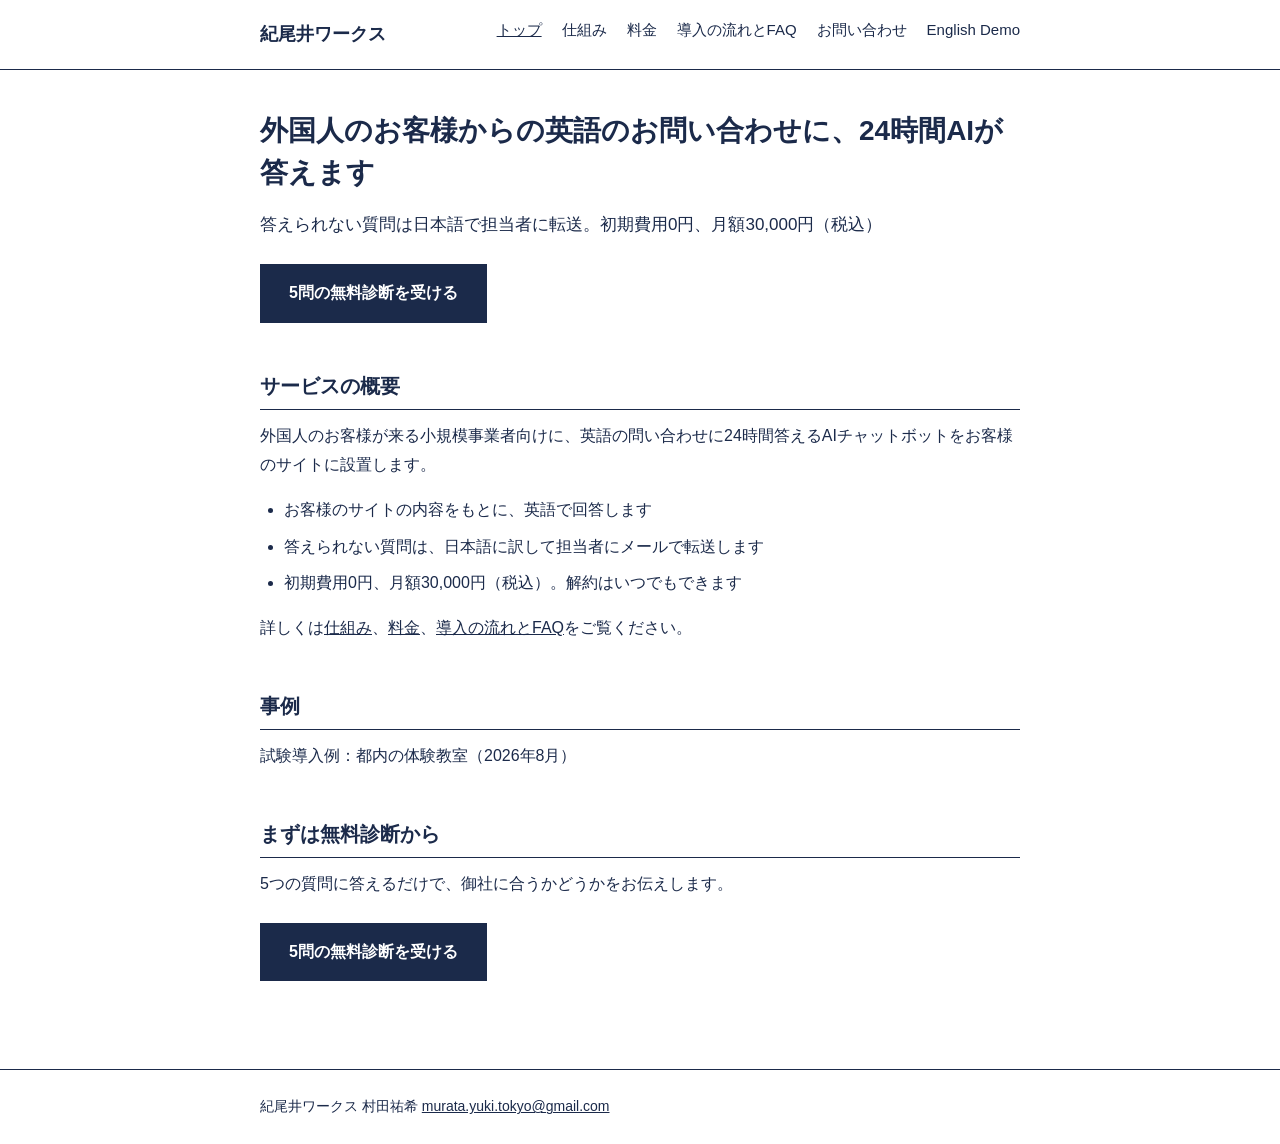
==== index.html @ 518d7923 "紀尾井ワークス公式サイトの土台を作成 - フォルダ構成（日本語5ページ＋英語デモページ＋共通CSS） - 全ページ共通のヘッダーとフッター - トップページの文言と無料診断ボタン - 他ページは準備中" ====
<!DOCTYPE html>
<html lang="ja">
<head>
  <meta charset="UTF-8">
  <meta name="viewport" content="width=device-width, initial-scale=1">
  <title>紀尾井ワークス｜外国人のお客様からの英語のお問い合わせに、24時間AIが答えます</title>
  <meta name="description" content="外国人のお客様が来る小規模事業者向けに、英語の問い合わせに24時間答えるAIチャットボットを設置します。初期費用0円、月額30,000円（税込）、解約はいつでも。">
  <link rel="stylesheet" href="css/style.css">
</head>
<body>
<header class="site-header">
  <div class="container">
    <a class="site-name" href="index.html">紀尾井ワークス</a>
    <nav class="site-nav" aria-label="サイト内メニュー">
      <ul>
        <li><a href="index.html" aria-current="page">トップ</a></li>
        <li><a href="how.html">仕組み</a></li>
        <li><a href="price.html">料金</a></li>
        <li><a href="flow.html">導入の流れとFAQ</a></li>
        <li><a href="contact.html">お問い合わせ</a></li>
        <li><a href="en/index.html">English Demo</a></li>
      </ul>
    </nav>
  </div>
</header>

<main>
  <div class="container">
    <h1>外国人のお客様からの英語のお問い合わせに、24時間AIが答えます</h1>
    <p class="lead">答えられない質問は日本語で担当者に転送。初期費用0円、月額30,000円（税込）</p>
    <div class="button-area">
      <a class="button" href="contact.html">5問の無料診断を受ける</a>
    </div>

    <h2>サービスの概要</h2>
    <p>外国人のお客様が来る小規模事業者向けに、英語の問い合わせに24時間答えるAIチャットボットをお客様のサイトに設置します。</p>
    <ul>
      <li>お客様のサイトの内容をもとに、英語で回答します</li>
      <li>答えられない質問は、日本語に訳して担当者にメールで転送します</li>
      <li>初期費用0円、月額30,000円（税込）。解約はいつでもできます</li>
    </ul>
    <p>詳しくは<a href="how.html">仕組み</a>、<a href="price.html">料金</a>、<a href="flow.html">導入の流れとFAQ</a>をご覧ください。</p>

    <h2>事例</h2>
    <p>試験導入例：都内の体験教室（2026年8月）</p>

    <h2>まずは無料診断から</h2>
    <p>5つの質問に答えるだけで、御社に合うかどうかをお伝えします。</p>
    <div class="button-area">
      <a class="button" href="contact.html">5問の無料診断を受ける</a>
    </div>
  </div>
</main>

<footer class="site-footer">
  <div class="container">
    <p>紀尾井ワークス 村田祐希 <a href="mailto:murata.yuki.tokyo@gmail.com">murata.yuki.tokyo@gmail.com</a></p>
  </div>
</footer>
</body>
</html>
---- css/style.css ----
/* 紀尾井ワークス 共通スタイル
   白地に濃紺（#1b2a4a）の一色。装飾なし。 */

:root {
  --navy: #1b2a4a;
  --white: #ffffff;
}

* {
  box-sizing: border-box;
}

html {
  font-size: 16px;
  -webkit-text-size-adjust: 100%;
}

body {
  margin: 0;
  font-family: -apple-system, BlinkMacSystemFont, "Helvetica Neue", "Hiragino Sans", "Hiragino Kaku Gothic ProN", "Yu Gothic", Meiryo, sans-serif;
  color: var(--navy);
  background: var(--white);
  line-height: 1.8;
  word-break: normal;
  overflow-wrap: anywhere;
}

a {
  color: var(--navy);
}

img {
  max-width: 100%;
  height: auto;
}

/* 共通の横幅 */
.container {
  max-width: 800px;
  margin: 0 auto;
  padding: 0 20px;
}

/* ヘッダー */
.site-header {
  border-bottom: 1px solid var(--navy);
}

.site-header .container {
  display: flex;
  flex-wrap: wrap;
  align-items: center;
  justify-content: space-between;
  gap: 8px 24px;
  padding-top: 16px;
  padding-bottom: 16px;
}

.site-name {
  font-size: 1.125rem;
  font-weight: bold;
  text-decoration: none;
  white-space: nowrap;
}

.site-nav ul {
  list-style: none;
  margin: 0;
  padding: 0;
  display: flex;
  flex-wrap: wrap;
  gap: 4px 20px;
}

.site-nav a {
  text-decoration: none;
  font-size: 0.9375rem;
}

.site-nav a:hover,
.site-nav a[aria-current="page"] {
  text-decoration: underline;
}

/* 本文 */
main {
  padding: 40px 0 64px;
}

h1 {
  font-size: 1.75rem;
  line-height: 1.5;
  margin: 0 0 16px;
}

h2 {
  font-size: 1.25rem;
  line-height: 1.5;
  margin: 48px 0 12px;
  padding-bottom: 8px;
  border-bottom: 1px solid var(--navy);
}

p {
  margin: 0 0 16px;
}

ul, ol {
  margin: 0 0 16px;
  padding-left: 1.5em;
}

li {
  margin-bottom: 8px;
}

.lead {
  font-size: 1.0625rem;
  margin-bottom: 24px;
}

/* ボタン */
.button {
  display: inline-block;
  padding: 14px 28px;
  background: var(--navy);
  color: var(--white);
  text-decoration: none;
  font-weight: bold;
  border: 1px solid var(--navy);
}

.button:hover {
  background: var(--white);
  color: var(--navy);
}

.button-area {
  margin: 24px 0;
}

/* フッター */
.site-footer {
  border-top: 1px solid var(--navy);
  font-size: 0.875rem;
}

.site-footer .container {
  padding-top: 24px;
  padding-bottom: 24px;
}

.site-footer p {
  margin: 0;
}

/* スマホ */
@media (max-width: 600px) {
  h1 {
    font-size: 1.375rem;
  }

  h2 {
    font-size: 1.125rem;
  }

  .button {
    display: block;
    text-align: center;
  }
}
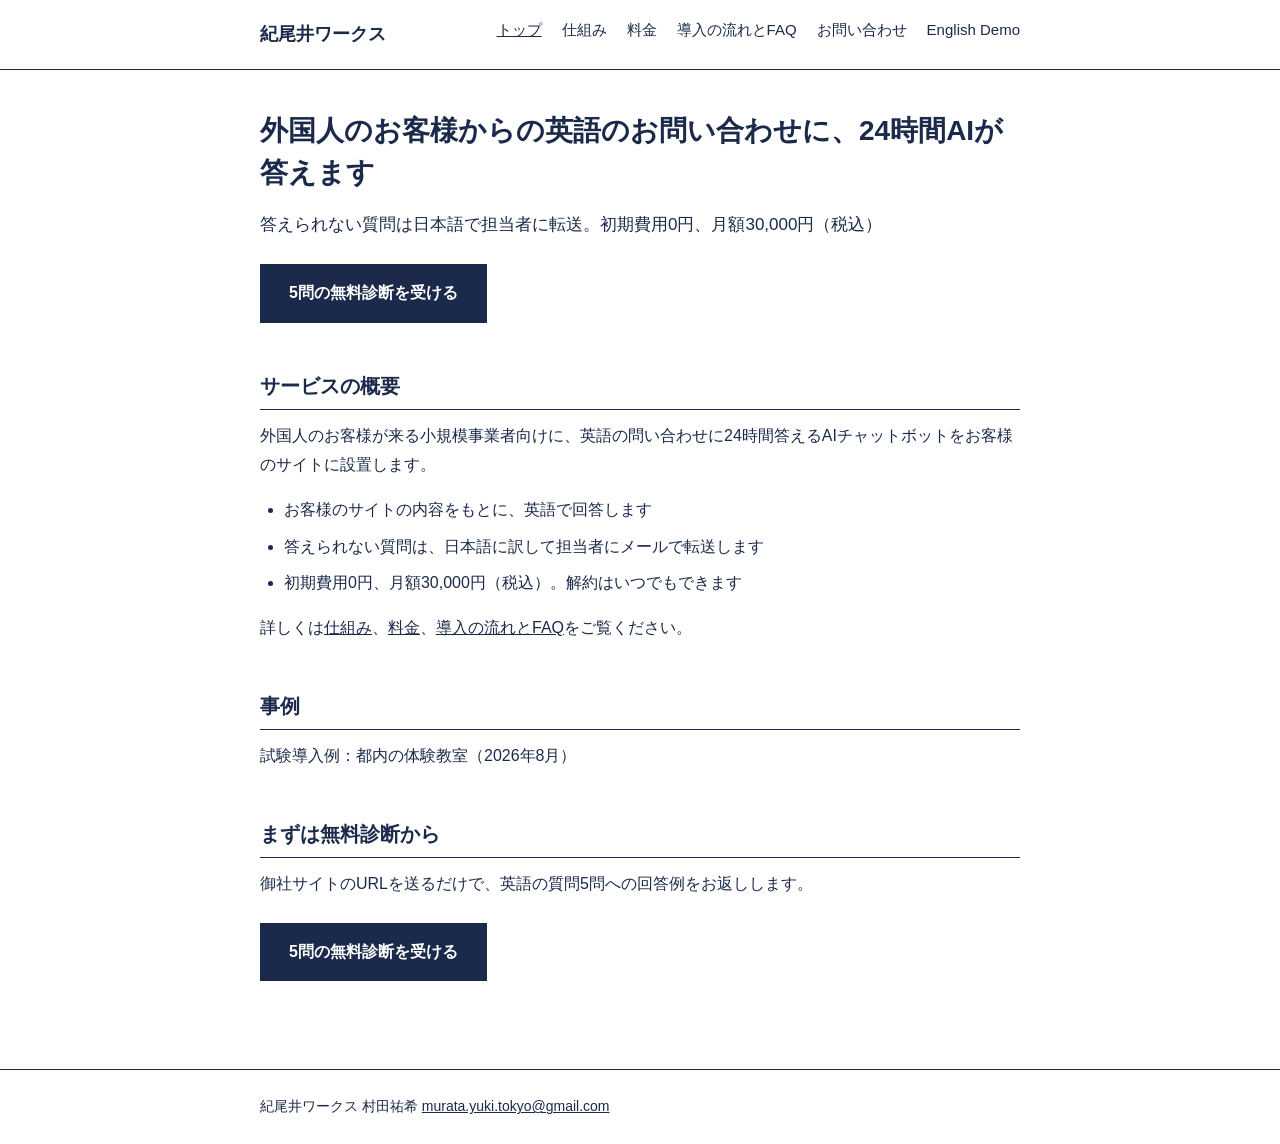
==== commit e4a87212: "トップの無料診断の説明文を修正し、4ページにmeta descriptionを追加 Co-Authored-By: Claude Fable 5.1 <noreply@anthropic.com> C" ====
--- a/index.html
+++ b/index.html
@@ -45,7 +45,7 @@
     <p>試験導入例：都内の体験教室（2026年8月）</p>
 
     <h2>まずは無料診断から</h2>
-    <p>5つの質問に答えるだけで、御社に合うかどうかをお伝えします。</p>
+    <p>御社サイトのURLを送るだけで、英語の質問5問への回答例をお返しします。</p>
     <div class="button-area">
       <a class="button" href="contact.html">5問の無料診断を受ける</a>
     </div>
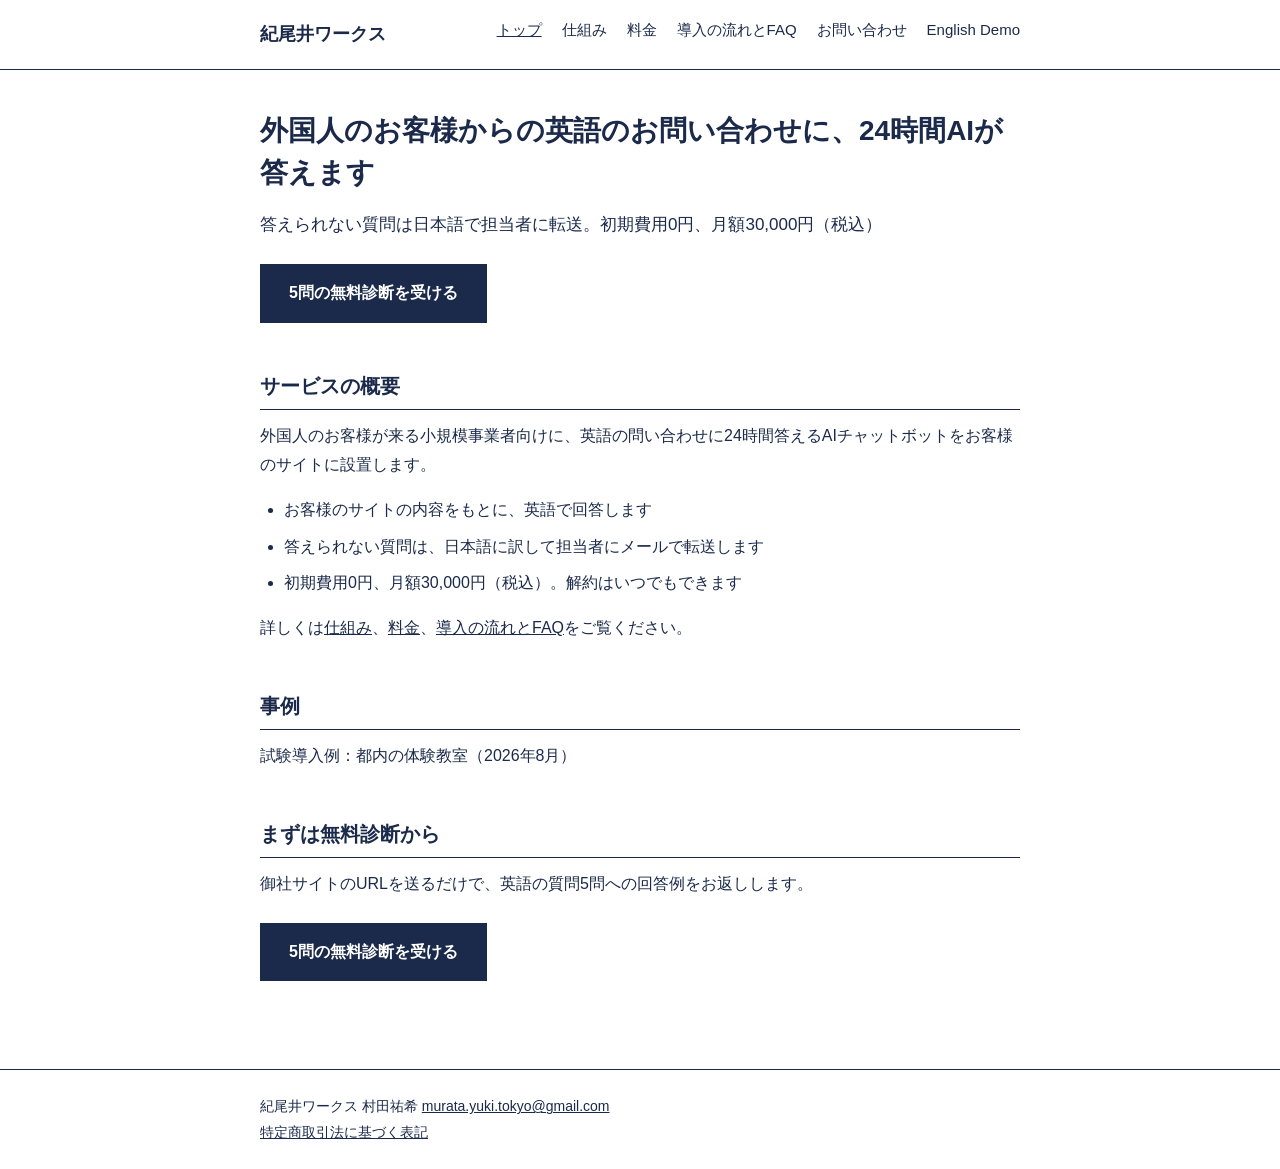
==== commit 135a6294: "特定商取引法に基づく表記ページを追加し、全ページのフッターにリンクを設置 Co-Authored-By: Claude Fable 5.1 <noreply@anthropic.com> Claude" ====
--- a/index.html
+++ b/index.html
@@ -55,6 +55,7 @@
 <footer class="site-footer">
   <div class="container">
     <p>紀尾井ワークス 村田祐希 <a href="mailto:murata.yuki.tokyo@gmail.com">murata.yuki.tokyo@gmail.com</a></p>
+    <p><a href="tokushoho.html">特定商取引法に基づく表記</a></p>
   </div>
 </footer>
 </body>
--- a/css/style.css
+++ b/css/style.css
@@ -169,3 +169,17 @@
     text-align: center;
   }
 }
+
+/* 特定商取引法に基づく表記 */
+.notice {
+  margin: 0;
+}
+
+.notice dt {
+  font-weight: bold;
+  margin-top: 16px;
+}
+
+.notice dd {
+  margin: 0;
+}
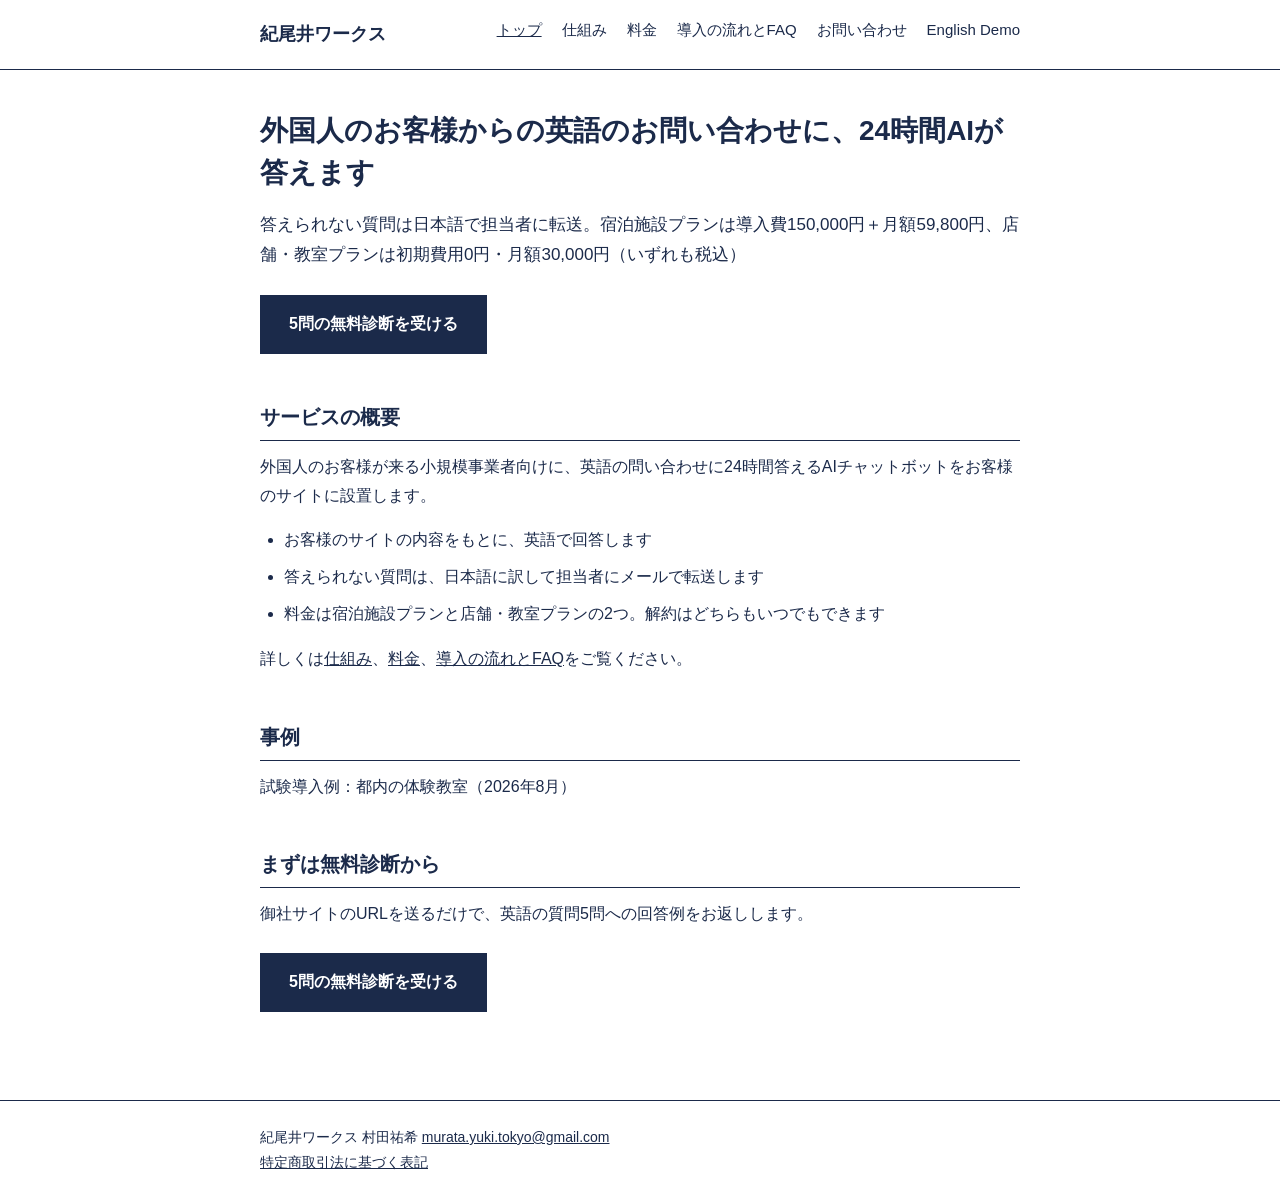
==== commit 48d661a4: "料金を二本立てに変更、旅館サンプルページ /en/ryokan/ を追加 Co-Authored-By: Claude Fable 5.1 <noreply@anthropic.com> Claude" ====
--- a/index.html
+++ b/index.html
@@ -4,8 +4,71 @@
   <meta charset="UTF-8">
   <meta name="viewport" content="width=device-width, initial-scale=1">
   <title>紀尾井ワークス｜外国人のお客様からの英語のお問い合わせに、24時間AIが答えます</title>
-  <meta name="description" content="外国人のお客様が来る小規模事業者向けに、英語の問い合わせに24時間答えるAIチャットボットを設置します。初期費用0円、月額30,000円（税込）、解約はいつでも。">
+  <meta name="description" content="外国人のお客様が来る宿泊施設・店舗・教室向けに、英語の問い合わせに24時間答えるAIチャットボットを設置します。宿泊施設プランは導入費150,000円＋月額59,800円、店舗・教室プランは初期費用0円・月額30,000円（税込）。">
   <link rel="stylesheet" href="css/style.css">
+  <script type="application/ld+json">
+  {
+    "@context": "https://schema.org",
+    "@type": "Service",
+    "name": "英語問い合わせ対応AIチャットボット",
+    "provider": {
+      "@type": "Organization",
+      "name": "紀尾井ワークス",
+      "email": "murata.yuki.tokyo@gmail.com"
+    },
+    "areaServed": "JP",
+    "offers": [
+      {
+        "@type": "Offer",
+        "name": "宿泊施設プラン",
+        "description": "導入費150,000円（税込）＋月額59,800円（税込）。解約はいつでも可能。",
+        "priceCurrency": "JPY",
+        "priceSpecification": [
+          {
+            "@type": "UnitPriceSpecification",
+            "name": "導入費",
+            "price": "150000",
+            "priceCurrency": "JPY",
+            "valueAddedTaxIncluded": true
+          },
+          {
+            "@type": "UnitPriceSpecification",
+            "name": "月額",
+            "price": "59800",
+            "priceCurrency": "JPY",
+            "valueAddedTaxIncluded": true,
+            "billingIncrement": 1,
+            "unitCode": "MON"
+          }
+        ]
+      },
+      {
+        "@type": "Offer",
+        "name": "店舗・教室プラン",
+        "description": "初期費用0円・月額30,000円（税込）。解約はいつでも可能。",
+        "priceCurrency": "JPY",
+        "priceSpecification": [
+          {
+            "@type": "UnitPriceSpecification",
+            "name": "初期費用",
+            "price": "0",
+            "priceCurrency": "JPY",
+            "valueAddedTaxIncluded": true
+          },
+          {
+            "@type": "UnitPriceSpecification",
+            "name": "月額",
+            "price": "30000",
+            "priceCurrency": "JPY",
+            "valueAddedTaxIncluded": true,
+            "billingIncrement": 1,
+            "unitCode": "MON"
+          }
+        ]
+      }
+    ]
+  }
+  </script>
 </head>
 <body>
 <header class="site-header">
@@ -27,7 +90,7 @@
 <main>
   <div class="container">
     <h1>外国人のお客様からの英語のお問い合わせに、24時間AIが答えます</h1>
-    <p class="lead">答えられない質問は日本語で担当者に転送。初期費用0円、月額30,000円（税込）</p>
+    <p class="lead">答えられない質問は日本語で担当者に転送。宿泊施設プランは導入費150,000円＋月額59,800円、店舗・教室プランは初期費用0円・月額30,000円（いずれも税込）</p>
     <div class="button-area">
       <a class="button" href="contact.html">5問の無料診断を受ける</a>
     </div>
@@ -37,7 +100,7 @@
     <ul>
       <li>お客様のサイトの内容をもとに、英語で回答します</li>
       <li>答えられない質問は、日本語に訳して担当者にメールで転送します</li>
-      <li>初期費用0円、月額30,000円（税込）。解約はいつでもできます</li>
+      <li>料金は宿泊施設プランと店舗・教室プランの2つ。解約はどちらもいつでもできます</li>
     </ul>
     <p>詳しくは<a href="how.html">仕組み</a>、<a href="price.html">料金</a>、<a href="flow.html">導入の流れとFAQ</a>をご覧ください。</p>
 
